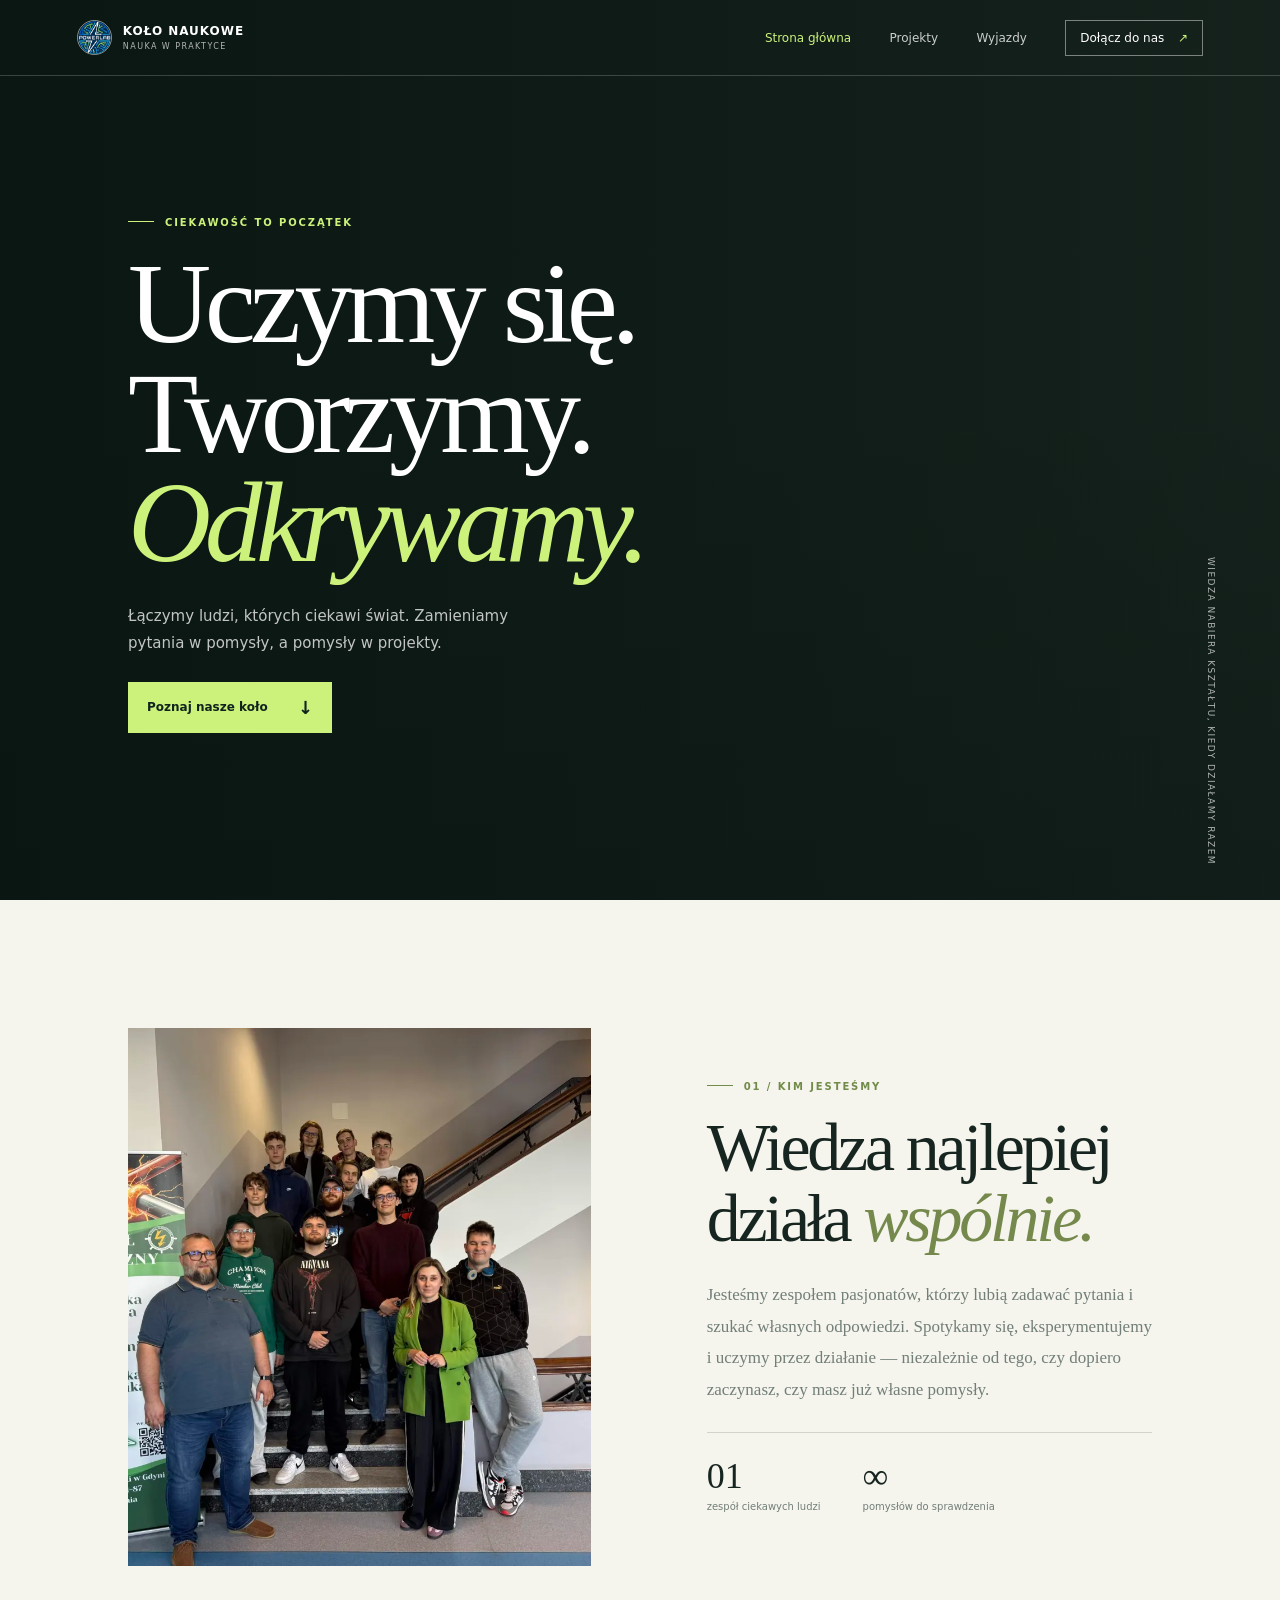
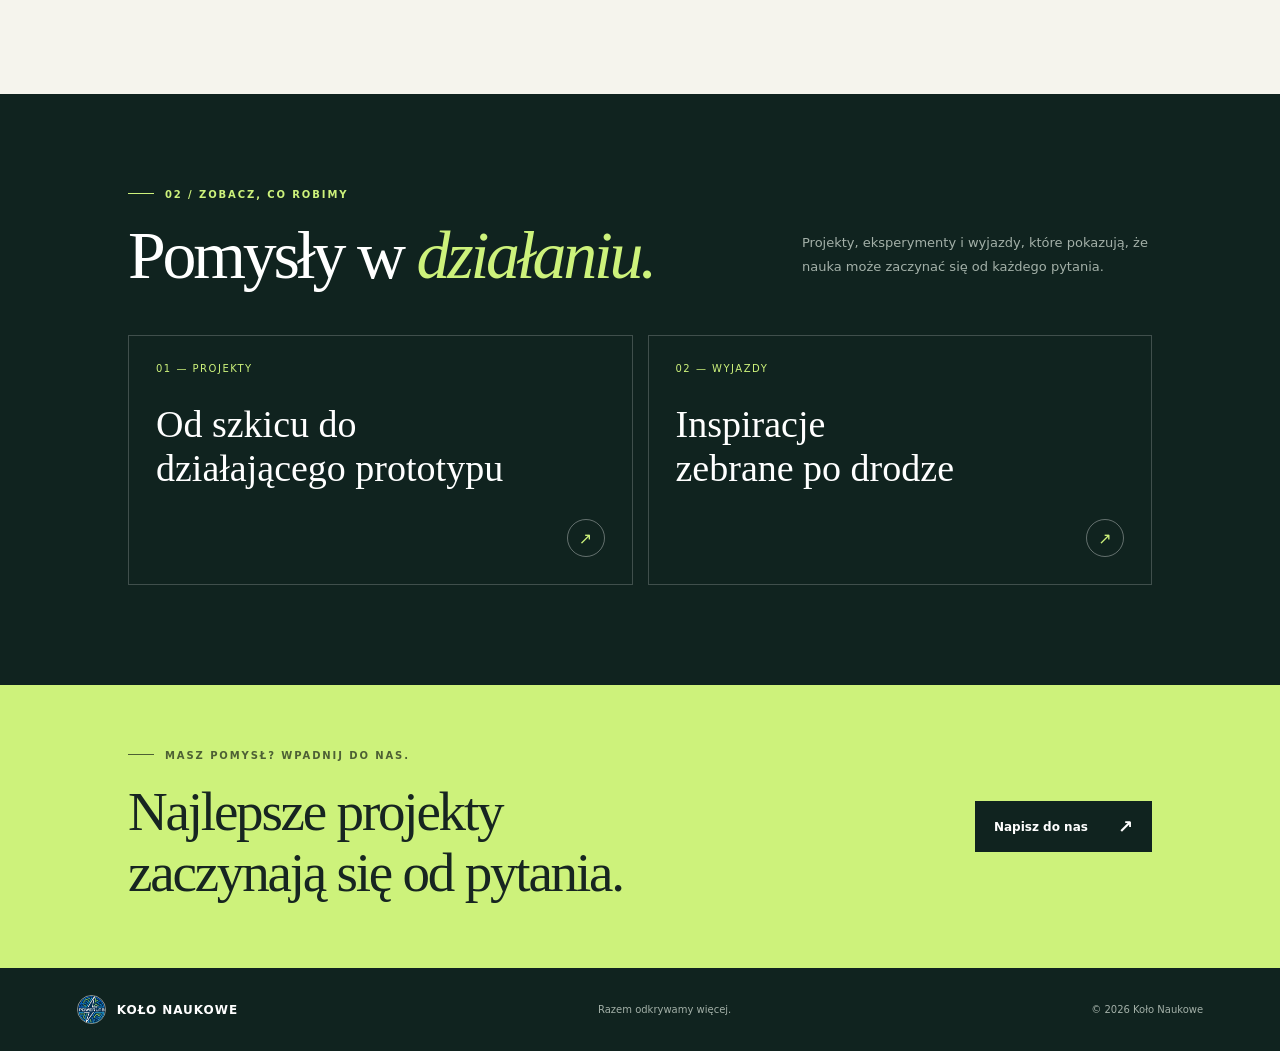
==== index.html @ 97594864 "Rename kolo-index.html to index.html" ====
<!doctype html>
<html lang="pl">
<head>
  <meta charset="utf-8"><meta name="viewport" content="width=device-width, initial-scale=1"><meta name="theme-color" content="#10231f">
  <meta name="description" content="Koło naukowe — poznaj nasz zespół, projekty i relacje z wyjazdów.">
  <title>Koło Naukowe — odkrywamy w praktyce</title><link rel="stylesheet" href="kolo-style.css">
</head>
<body>
  <header class="site-header"><a class="brand" href="kolo-index.html"><span class="brand-symbol"><img src="zd/l_1.webp" alt=""></span><span>KOŁO NAUKOWE<small>NAUKA W PRAKTYCE</small></span></a>
    <nav class="nav" id="nav" aria-label="Nawigacja główna"><a class="active" href="kolo-index.html">Strona główna</a><a href="projekty-kola.html">Projekty</a><a href="wyjazdy-kola.html">Wyjazdy</a><a class="nav-cta" href="#dolacz">Dołącz do nas <span>↗</span></a></nav>
    <button class="menu-toggle" aria-label="Otwórz menu" aria-expanded="false" aria-controls="nav">☰</button>
  </header>
  <main>
    <section class="hero"><div class="hero-shade"></div><div class="hero-content"><p class="eyebrow">Ciekawość to początek</p><h1>Uczymy się.<br>Tworzymy.<br><em>Odkrywamy.</em></h1><p class="hero-lead">Łączymy ludzi, których ciekawi świat. Zamieniamy pytania w pomysły, a pomysły w projekty.</p><a class="button button-lime" href="#o-nas">Poznaj nasze koło <span>↓</span></a></div><span class="hero-caption">Wiedza nabiera kształtu, kiedy działamy razem</span></section>
    <section class="section about" id="o-nas"><div class="about-image image-frame"><img src="zd/m_1.webp" alt="Zespół wspólnie pracuje nad pomysłem"></div><div class="about-copy"><p class="eyebrow eyebrow-dark">01 / Kim jesteśmy</p><h2>Wiedza najlepiej<br>działa <em>wspólnie.</em></h2><p>Jesteśmy zespołem pasjonatów, którzy lubią zadawać pytania i szukać własnych odpowiedzi. Spotykamy się, eksperymentujemy i uczymy przez działanie — niezależnie od tego, czy dopiero zaczynasz, czy masz już własne pomysły.</p><div class="about-facts"><div><strong>01</strong><span>zespół ciekawych ludzi</span></div><div><strong>∞</strong><span>pomysłów do sprawdzenia</span></div></div></div></section>
    <section class="section dark-band"><div class="section-heading"><div><p class="eyebrow">02 / Zobacz, co robimy</p><h2>Pomysły w <em>działaniu.</em></h2></div><p>Projekty, eksperymenty i wyjazdy, które pokazują, że nauka może zaczynać się od każdego pytania.</p></div><div class="home-cards"><a class="home-card" href="projekty-kola.html"><span>01 — Projekty</span><b>Od szkicu do<br>działającego prototypu</b><span class="circle-arrow">↗</span></a><a class="home-card" href="wyjazdy-kola.html"><span>02 — Wyjazdy</span><b>Inspiracje<br>zebrane po drodze</b><span class="circle-arrow">↗</span></a></div></section>
    <section class="join" id="dolacz"><div><p class="eyebrow eyebrow-dark">Masz pomysł? Wpadnij do nas.</p><h2>Najlepsze projekty<br>zaczynają się od pytania.</h2></div><a class="button button-dark" href="mailto:kontakt@kolonaukowe.pl">Napisz do nas <span>↗</span></a></section>
  </main>
  <footer class="site-footer"><a class="brand" href="kolo-index.html"><span class="brand-symbol"><img src="zd/l_1.webp" alt=""></span><span>KOŁO NAUKOWE</span></a><span>Razem odkrywamy więcej.</span><span>© <span data-year></span> Koło Naukowe</span></footer>
  <script src="kolo-nav.js"></script>
</body></html>
---- kolo-style.css ----
:root{--ink:#172521;--muted:#717f78;--paper:#f5f4ed;--green:#cdf27b;--dark:#10231f;--line:rgba(23,37,33,.16);--serif:Georgia,'Times New Roman',serif;--sans:Inter,ui-sans-serif,system-ui,-apple-system,'Segoe UI',sans-serif}*{box-sizing:border-box}html{scroll-behavior:smooth;scroll-padding-top:80px}body{margin:0;background:var(--paper);color:var(--ink);font-family:var(--sans);-webkit-font-smoothing:antialiased}a{color:inherit;text-decoration:none}.site-header{height:76px;padding:0 clamp(22px,6vw,88px);display:flex;align-items:center;justify-content:space-between;position:absolute;z-index:10;inset:0 0 auto;color:#fff;border-bottom:1px solid rgba(255,255,255,.19)}.inner-page .site-header{background:var(--dark);position:relative;border:0}.brand{display:inline-flex;align-items:center;gap:11px;font-size:12px;font-weight:800;letter-spacing:.08em;white-space:nowrap}.brand-symbol{height:35px;width:35px;border:1px solid rgba(255,255,255,.53);border-radius:50%;display:grid;place-items:center;color:var(--green);font:20px var(--serif);overflow:hidden}.brand-symbol img{width:100%;height:100%;display:block;object-fit:cover}.brand small{display:block;margin-top:4px;font-size:8px;font-weight:500;letter-spacing:.18em;opacity:.68}.nav{display:flex;align-items:center;gap:clamp(17px,3vw,40px);font-size:12px;color:rgba(255,255,255,.78)}.nav a:hover,.nav a.active{color:var(--green)}.nav .nav-cta{border:1px solid rgba(255,255,255,.44);padding:10px 14px;color:#fff}.nav-cta span{margin-left:10px;color:var(--green)}.menu-toggle{display:none;border:0;background:none;color:white;font-size:25px}.hero{height:100svh;min-height:650px;max-height:1100px;position:relative;display:flex;align-items:center;padding:100px clamp(22px,10vw,150px) 50px;color:#fff;background:#17241e url('https://images.unsplash.com/photo-1518770660439-4636190af475?auto=format&fit=crop&w=2200&q=85') center 55%/cover}.hero-shade{position:absolute;inset:0;background:linear-gradient(90deg,rgba(9,21,17,.89),rgba(9,21,17,.58) 49%,rgba(9,21,17,.15)),linear-gradient(0deg,rgba(9,21,17,.35),transparent 55%)}.hero-content{position:relative;z-index:1;max-width:850px}.eyebrow{margin:0 0 21px;color:var(--green);font-size:10px;font-weight:750;letter-spacing:.19em;text-transform:uppercase}.eyebrow:before{content:'';display:inline-block;width:26px;height:1px;background:currentColor;vertical-align:middle;margin:0 11px 3px 0}.eyebrow-dark{color:#718b48}.hero h1,.page-intro h1{font:400 clamp(57px,9vw,116px)/.95 var(--serif);letter-spacing:-.055em;margin:0}.hero h1 em,.section h2 em,.page-intro h1 em{color:var(--green);font-weight:400}.hero-lead{max-width:440px;margin:25px 0 25px;color:rgba(255,255,255,.75);font-size:15px;line-height:1.8}.button{display:inline-flex;align-items:center;gap:30px;padding:15px 19px;font-size:12px;font-weight:750}.button span{font-size:18px}.button-lime{background:var(--green);color:var(--dark)}.button-dark{background:var(--dark);color:#fff}.hero-caption{position:absolute;right:clamp(20px,5vw,70px);bottom:35px;writing-mode:vertical-rl;color:rgba(255,255,255,.67);font-size:9px;letter-spacing:.16em;text-transform:uppercase}.section{padding:clamp(76px,10vw,136px) clamp(22px,10vw,150px)}.about{display:grid;grid-template-columns:1.02fr .98fr;gap:clamp(40px,9vw,125px);align-items:center}.image-frame{overflow:hidden;background:#e2e5dd}.image-frame img{display:block;width:100%;height:100%;object-fit:cover;transition:transform .55s}.image-frame:hover img{transform:scale(1.035)}.about-image{height:clamp(310px,42vw,540px)}.about-copy h2,.section h2{font:400 clamp(41px,5.3vw,70px)/1.04 var(--serif);letter-spacing:-.047em;margin:0}.about-copy h2 em{color:#74894b}.about-copy>p:not(.eyebrow){max-width:530px;color:var(--muted);font:17px/1.85 var(--serif);margin:25px 0}.about-facts{display:flex;gap:42px;border-top:1px solid var(--line);padding-top:22px;margin-top:27px}.about-facts div{display:grid;gap:4px}.about-facts strong{font:36px var(--serif)}.about-facts span{font-size:10px;color:var(--muted)}.dark-band{background:var(--dark);color:white;padding-top:95px;padding-bottom:100px}.section-heading{display:flex;justify-content:space-between;align-items:flex-end;gap:35px;margin-bottom:44px}.section-heading h2 em{color:var(--green)}.section-heading>p{max-width:350px;color:#a3b0a8;font-size:13px;line-height:1.8}.home-cards{display:grid;grid-template-columns:1fr 1fr;gap:15px}.home-card{min-height:250px;padding:27px;border:1px solid rgba(255,255,255,.2);display:flex;flex-direction:column;align-items:flex-start;justify-content:space-between;transition:background .2s}.home-card:hover{background:rgba(205,242,123,.07)}.home-card>span:first-child{font-size:10px;letter-spacing:.15em;color:var(--green);text-transform:uppercase}.home-card b{font:400 clamp(24px,3.5vw,38px)/1.15 var(--serif)}.circle-arrow{align-self:flex-end;border:1px solid rgba(255,255,255,.35);width:38px;height:38px;display:grid;place-items:center;border-radius:50%;color:var(--green)}.join{padding:65px clamp(22px,10vw,150px);display:flex;justify-content:space-between;align-items:center;gap:24px;background:var(--green)}.join .eyebrow{color:#4d6034}.join h2{font:400 clamp(30px,4.6vw,55px)/1.1 var(--serif);letter-spacing:-.04em;margin:0}.site-footer{padding:27px clamp(22px,6vw,88px);background:var(--dark);color:#a3b0a8;display:flex;justify-content:space-between;align-items:center;gap:20px;font-size:10px}.site-footer .brand{color:#fff}.site-footer .brand-symbol{width:29px;height:29px}.page-intro{padding:95px clamp(22px,10vw,150px) 72px;background:#e9eadf}.page-intro h1{font-size:clamp(54px,8vw,95px);color:var(--ink)}.page-intro h1 em{color:#74894c}.page-intro>p:last-child{max-width:550px;margin:20px 0 0;color:var(--muted);font-size:14px;line-height:1.8}.projects-list,.trips-list{padding:65px clamp(22px,10vw,150px) 110px}.project-entry{display:grid;grid-template-columns:1.12fr .88fr;gap:clamp(30px,6vw,82px);align-items:center;padding:22px 0 62px;border-bottom:1px solid var(--line)}.project-gallery{display:grid;grid-template-columns:1.15fr .85fr;grid-template-rows:310px;gap:9px}.project-gallery figure,.trip-gallery figure{margin:0;position:relative}.project-gallery figcaption,.trip-gallery figcaption{position:absolute;bottom:0;left:0;right:0;padding:20px 13px 11px;background:linear-gradient(transparent,rgba(0,0,0,.58));color:white;font-size:9px;letter-spacing:.1em}.project-copy h2,.trip-copy h2{margin:0 0 17px;font:400 clamp(36px,4vw,52px)/1.05 var(--serif);letter-spacing:-.04em}.project-copy>p:not(.eyebrow),.trip-copy>p:not(.eyebrow){color:var(--muted);font-size:14px;line-height:1.9}.project-meta{display:flex;flex-wrap:wrap;gap:18px;border-top:1px solid var(--line);margin-top:24px;padding-top:17px;color:var(--muted);font-size:10px}.trips-list{padding-top:20px}.trip-entry{display:grid;grid-template-columns:1.08fr .92fr;gap:clamp(30px,6vw,82px);align-items:center;padding:20px 0 70px;border-bottom:1px solid var(--line)}.trip-gallery{display:grid;grid-template-columns:1fr 1fr;grid-template-rows:220px 145px 145px;gap:8px}.trip-photo-wide{grid-column:span 2}.trip-copy{padding:15px 0}.trip-meta{border-top:1px solid var(--line);margin-top:24px;padding-top:18px;color:var(--muted);font-size:9px;letter-spacing:.12em}.trip-meta span{padding:0 8px;color:#82916d}@media(min-width:1500px){.hero{padding-left:max(10vw,calc((100vw - 1230px)/2));padding-right:max(10vw,calc((100vw - 1230px)/2))}.section,.page-intro,.projects-list,.trips-list{padding-left:max(10vw,calc((100vw - 1230px)/2));padding-right:max(10vw,calc((100vw - 1230px)/2))}}@media(max-width:780px){.site-header{height:66px;padding:0 20px}.menu-toggle{display:block}.nav{display:none;position:absolute;top:65px;left:0;right:0;padding:22px;background:var(--dark);flex-direction:column;align-items:flex-start;gap:20px}.nav.open{display:flex}.hero{min-height:670px;padding:100px 24px 50px;background-position:58% center}.hero h1{font-size:clamp(58px,13vw,85px)}.hero-caption{display:none}.section{padding:77px 24px}.about{grid-template-columns:1fr;gap:35px}.about-image{height:340px}.about-copy>p:not(.eyebrow){font-size:16px}.section-heading{display:block}.section-heading>p{margin-top:18px}.home-cards{grid-template-columns:1fr}.home-card{min-height:205px}.join{padding:45px 24px;align-items:flex-start;flex-direction:column}.site-footer{align-items:flex-start;flex-direction:column;padding:24px}.page-intro{padding:72px 24px 50px}.page-intro h1{font-size:clamp(54px,12vw,78px)}.projects-list,.trips-list{padding:32px 24px 75px}.project-entry,.trip-entry{grid-template-columns:1fr;gap:28px;padding-bottom:40px}.project-gallery{grid-template-rows:250px}.trip-gallery{grid-template-rows:220px 140px 140px}.project-copy h2,.trip-copy h2{font-size:38px}}@media(max-width:430px){.brand{font-size:10px}.brand-symbol{height:31px;width:31px}.hero h1{font-size:56px}.hero-lead{font-size:13px}.about-facts{gap:24px}.project-gallery{grid-template-columns:1fr 1fr;grid-template-rows:185px}.trip-gallery{grid-template-rows:175px 112px 112px}.project-meta{gap:9px}}
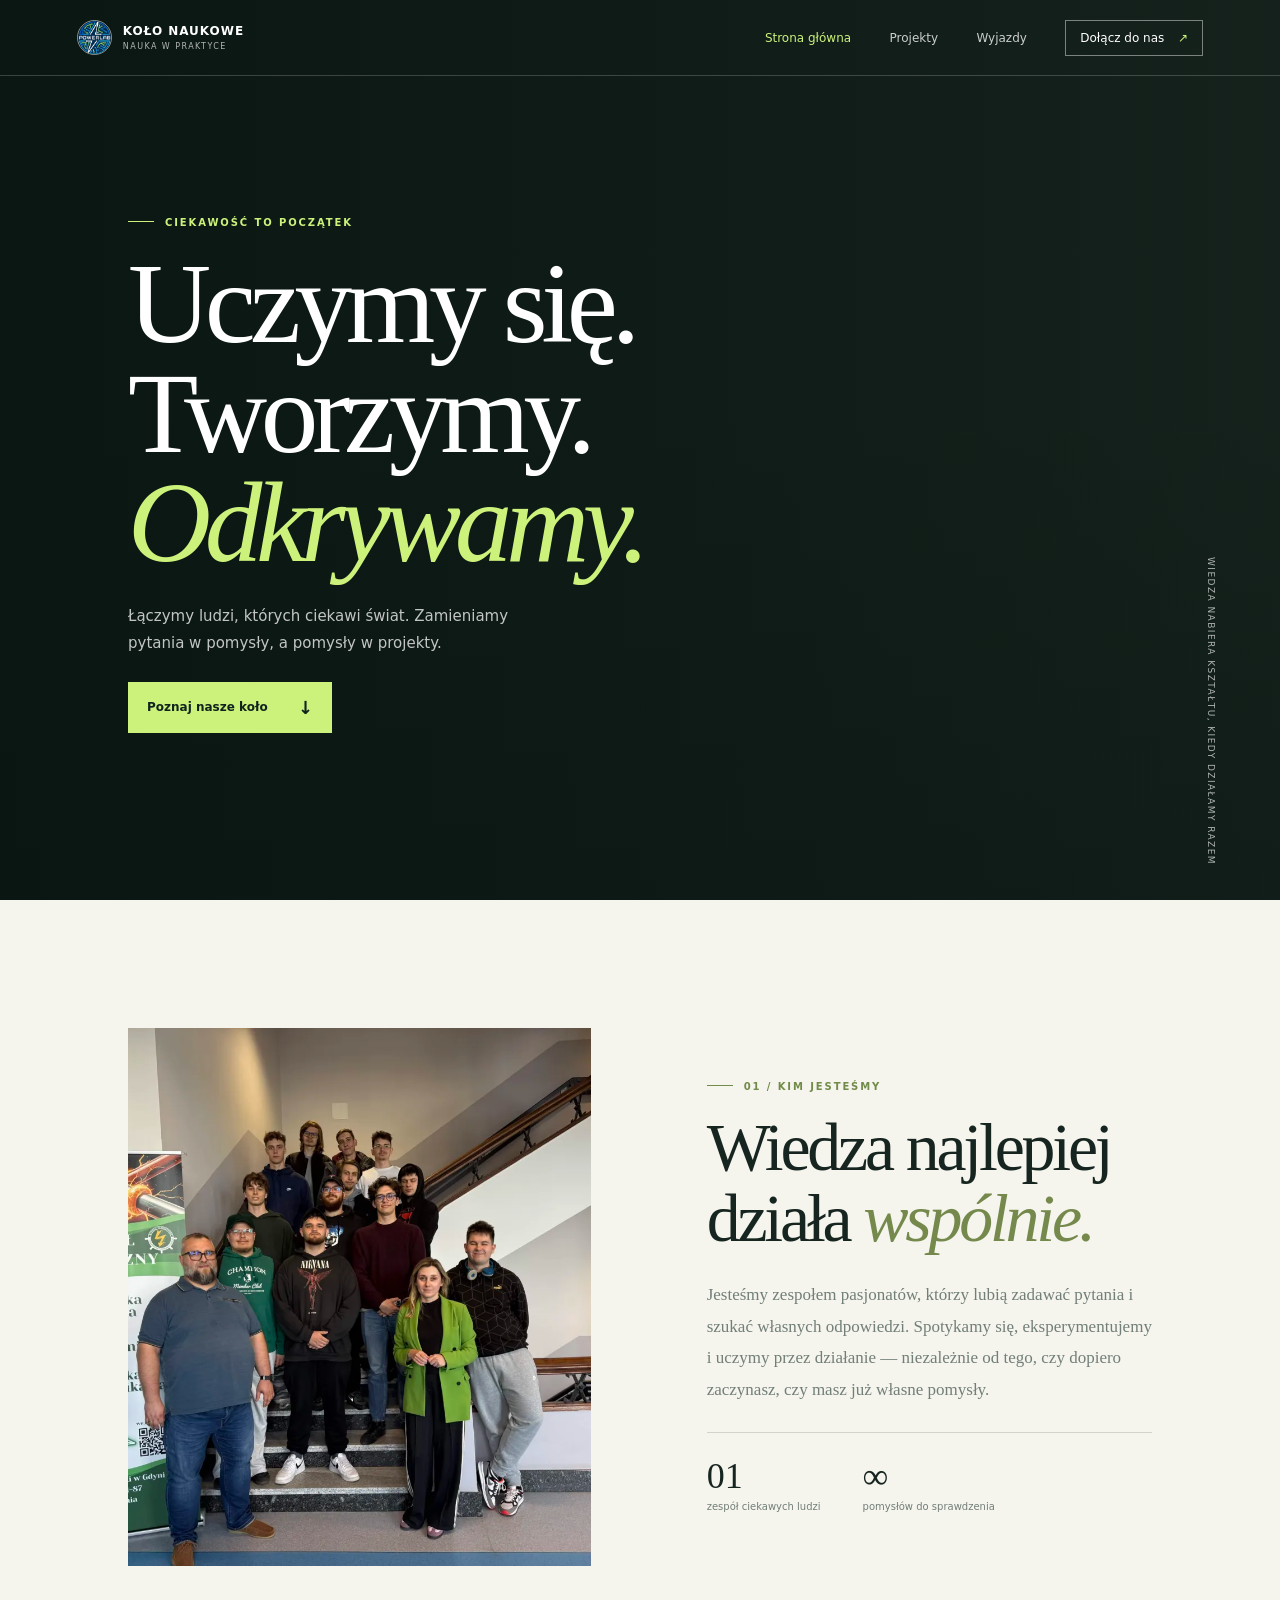
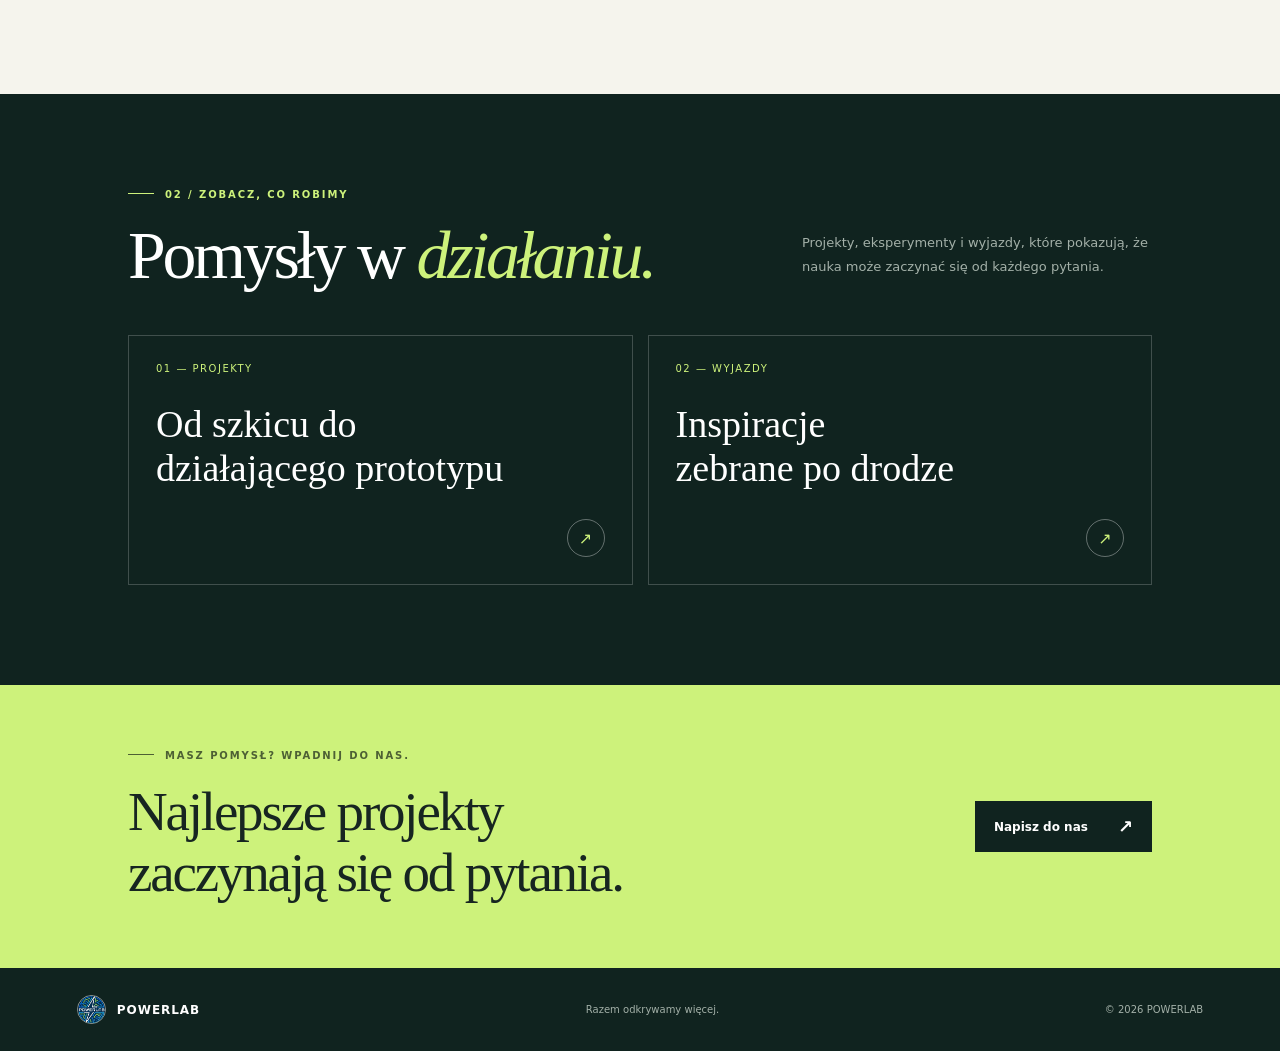
==== commit 47b00d7b: "Change branding from 'Koło Naukowe' to 'POWERLAB' Updated the title and description meta tag in inde" ====
--- a/index.html
+++ b/index.html
@@ -2,8 +2,8 @@
 <html lang="pl">
 <head>
   <meta charset="utf-8"><meta name="viewport" content="width=device-width, initial-scale=1"><meta name="theme-color" content="#10231f">
-  <meta name="description" content="Koło naukowe — poznaj nasz zespół, projekty i relacje z wyjazdów.">
-  <title>Koło Naukowe — odkrywamy w praktyce</title><link rel="stylesheet" href="kolo-style.css">
+  <meta name="description" content="POWERLAB — poznaj nasz zespół, projekty i relacje z wyjazdów.">
+  <title>POWERLAB — odkrywamy w praktyce</title><link rel="stylesheet" href="kolo-style.css">
 </head>
 <body>
   <header class="site-header"><a class="brand" href="kolo-index.html"><span class="brand-symbol"><img src="zd/l_1.webp" alt=""></span><span>KOŁO NAUKOWE<small>NAUKA W PRAKTYCE</small></span></a>
@@ -16,7 +16,7 @@
     <section class="section dark-band"><div class="section-heading"><div><p class="eyebrow">02 / Zobacz, co robimy</p><h2>Pomysły w <em>działaniu.</em></h2></div><p>Projekty, eksperymenty i wyjazdy, które pokazują, że nauka może zaczynać się od każdego pytania.</p></div><div class="home-cards"><a class="home-card" href="projekty-kola.html"><span>01 — Projekty</span><b>Od szkicu do<br>działającego prototypu</b><span class="circle-arrow">↗</span></a><a class="home-card" href="wyjazdy-kola.html"><span>02 — Wyjazdy</span><b>Inspiracje<br>zebrane po drodze</b><span class="circle-arrow">↗</span></a></div></section>
     <section class="join" id="dolacz"><div><p class="eyebrow eyebrow-dark">Masz pomysł? Wpadnij do nas.</p><h2>Najlepsze projekty<br>zaczynają się od pytania.</h2></div><a class="button button-dark" href="mailto:kontakt@kolonaukowe.pl">Napisz do nas <span>↗</span></a></section>
   </main>
-  <footer class="site-footer"><a class="brand" href="kolo-index.html"><span class="brand-symbol"><img src="zd/l_1.webp" alt=""></span><span>KOŁO NAUKOWE</span></a><span>Razem odkrywamy więcej.</span><span>© <span data-year></span> Koło Naukowe</span></footer>
+  <footer class="site-footer"><a class="brand" href="kolo-index.html"><span class="brand-symbol"><img src="zd/l_1.webp" alt=""></span><span>POWERLAB</span></a><span>Razem odkrywamy więcej.</span><span>© <span data-year></span> POWERLAB</span></footer>
   <script src="kolo-nav.js"></script>
 </body></html>
 
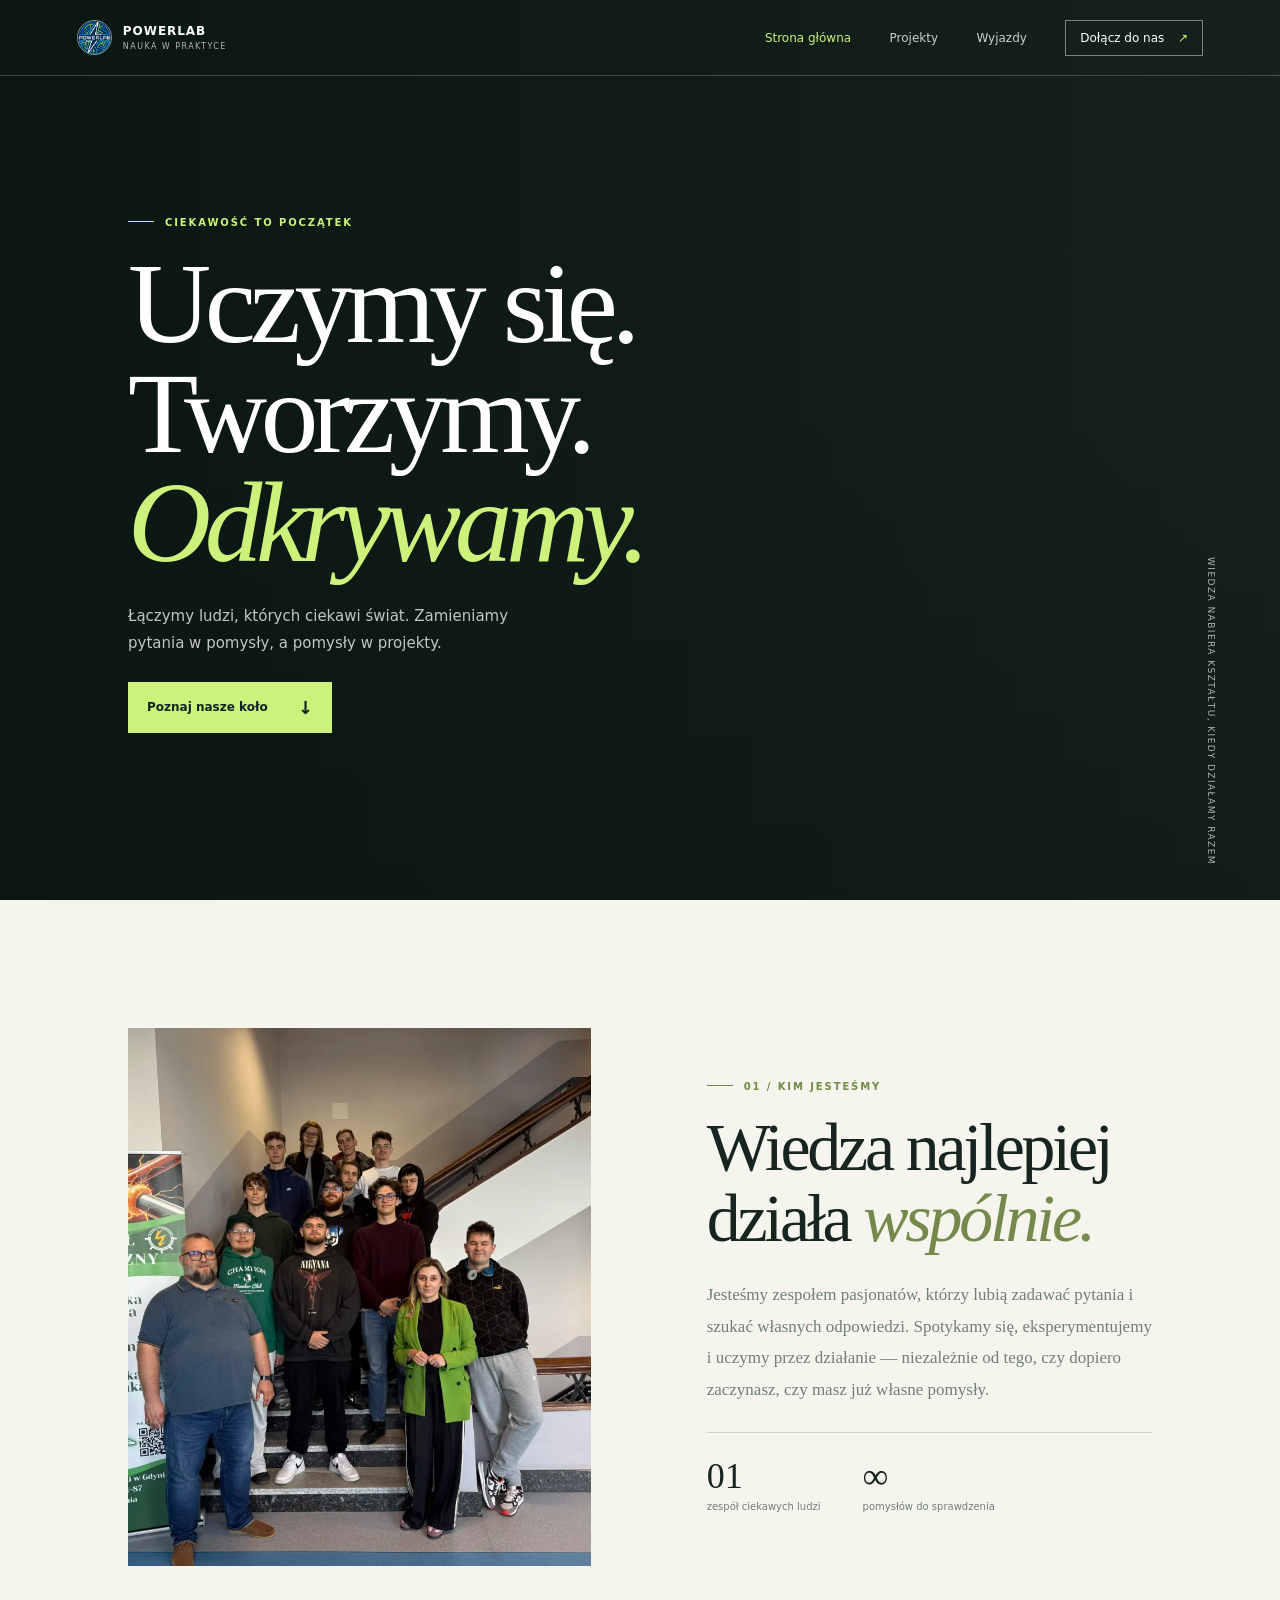
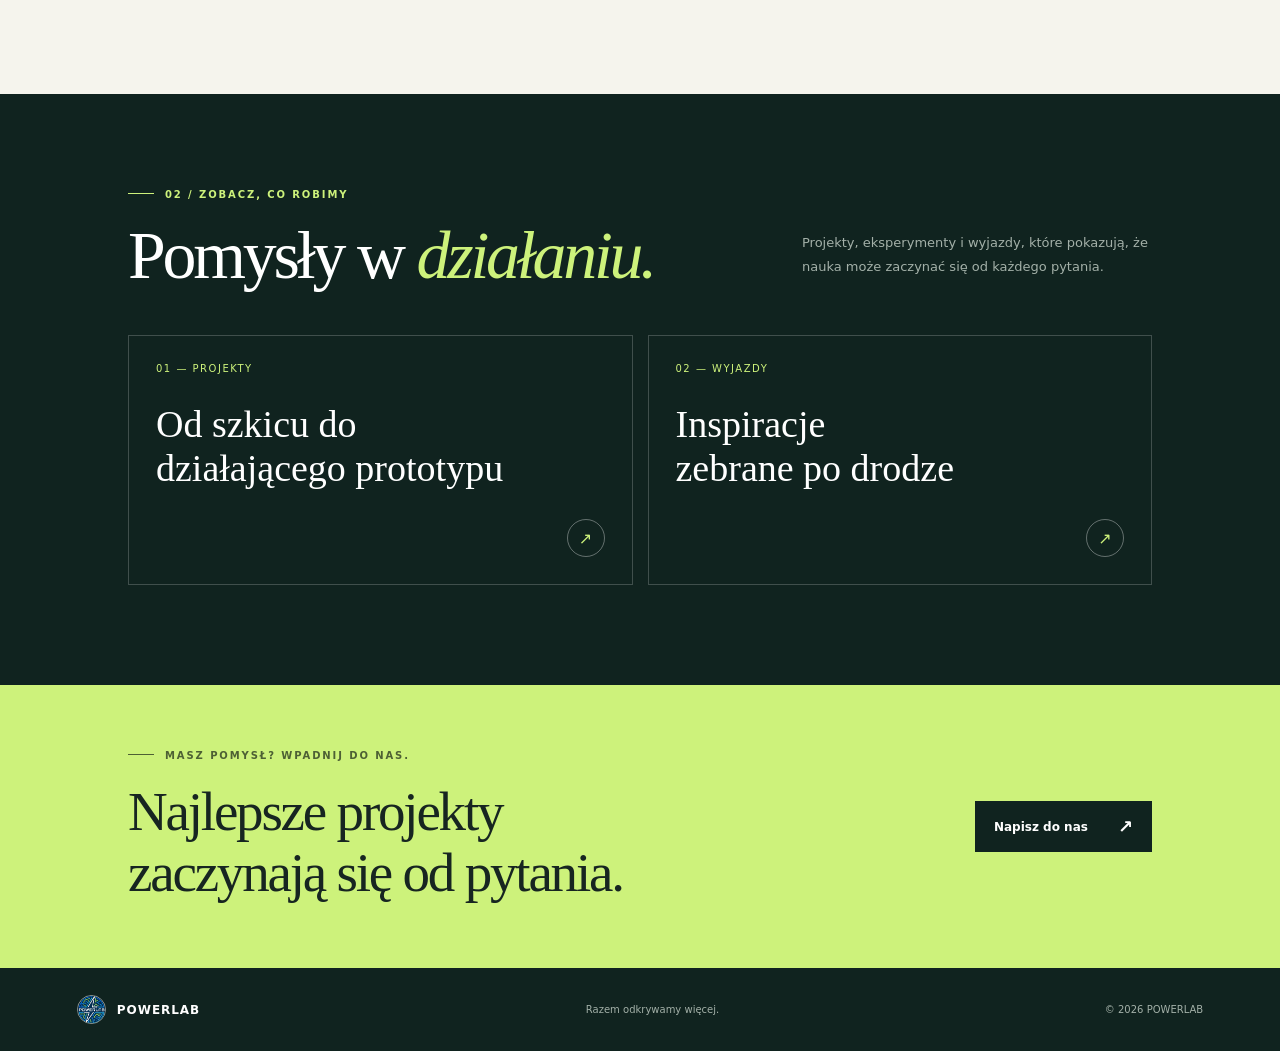
==== commit 1d930b2f: "Update index.html" ====
--- a/index.html
+++ b/index.html
@@ -6,17 +6,17 @@
   <title>POWERLAB — odkrywamy w praktyce</title><link rel="stylesheet" href="kolo-style.css">
 </head>
 <body>
-  <header class="site-header"><a class="brand" href="kolo-index.html"><span class="brand-symbol"><img src="zd/l_1.webp" alt=""></span><span>KOŁO NAUKOWE<small>NAUKA W PRAKTYCE</small></span></a>
-    <nav class="nav" id="nav" aria-label="Nawigacja główna"><a class="active" href="kolo-index.html">Strona główna</a><a href="projekty-kola.html">Projekty</a><a href="wyjazdy-kola.html">Wyjazdy</a><a class="nav-cta" href="#dolacz">Dołącz do nas <span>↗</span></a></nav>
+  <header class="site-header"><a class="brand" href="index.html"><span class="brand-symbol"><img src="zd/l_1.webp" alt=""></span><span>POWERLAB<small>NAUKA W PRAKTYCE</small></span></a>
+    <nav class="nav" id="nav" aria-label="Nawigacja główna"><a class="active" href="index.html">Strona główna</a><a href="projekty-kola.html">Projekty</a><a href="wyjazdy-kola.html">Wyjazdy</a><a class="nav-cta" href="#dolacz">Dołącz do nas <span>↗</span></a></nav>
     <button class="menu-toggle" aria-label="Otwórz menu" aria-expanded="false" aria-controls="nav">☰</button>
   </header>
   <main>
     <section class="hero"><div class="hero-shade"></div><div class="hero-content"><p class="eyebrow">Ciekawość to początek</p><h1>Uczymy się.<br>Tworzymy.<br><em>Odkrywamy.</em></h1><p class="hero-lead">Łączymy ludzi, których ciekawi świat. Zamieniamy pytania w pomysły, a pomysły w projekty.</p><a class="button button-lime" href="#o-nas">Poznaj nasze koło <span>↓</span></a></div><span class="hero-caption">Wiedza nabiera kształtu, kiedy działamy razem</span></section>
     <section class="section about" id="o-nas"><div class="about-image image-frame"><img src="zd/m_1.webp" alt="Zespół wspólnie pracuje nad pomysłem"></div><div class="about-copy"><p class="eyebrow eyebrow-dark">01 / Kim jesteśmy</p><h2>Wiedza najlepiej<br>działa <em>wspólnie.</em></h2><p>Jesteśmy zespołem pasjonatów, którzy lubią zadawać pytania i szukać własnych odpowiedzi. Spotykamy się, eksperymentujemy i uczymy przez działanie — niezależnie od tego, czy dopiero zaczynasz, czy masz już własne pomysły.</p><div class="about-facts"><div><strong>01</strong><span>zespół ciekawych ludzi</span></div><div><strong>∞</strong><span>pomysłów do sprawdzenia</span></div></div></div></section>
     <section class="section dark-band"><div class="section-heading"><div><p class="eyebrow">02 / Zobacz, co robimy</p><h2>Pomysły w <em>działaniu.</em></h2></div><p>Projekty, eksperymenty i wyjazdy, które pokazują, że nauka może zaczynać się od każdego pytania.</p></div><div class="home-cards"><a class="home-card" href="projekty-kola.html"><span>01 — Projekty</span><b>Od szkicu do<br>działającego prototypu</b><span class="circle-arrow">↗</span></a><a class="home-card" href="wyjazdy-kola.html"><span>02 — Wyjazdy</span><b>Inspiracje<br>zebrane po drodze</b><span class="circle-arrow">↗</span></a></div></section>
-    <section class="join" id="dolacz"><div><p class="eyebrow eyebrow-dark">Masz pomysł? Wpadnij do nas.</p><h2>Najlepsze projekty<br>zaczynają się od pytania.</h2></div><a class="button button-dark" href="mailto:kontakt@kolonaukowe.pl">Napisz do nas <span>↗</span></a></section>
+    <section class="join" id="dolacz"><div><p class="eyebrow eyebrow-dark">Masz pomysł? Wpadnij do nas.</p><h2>Najlepsze projekty<br>zaczynają się od pytania.</h2></div><a class="button button-dark" href="mailto:powerlab.kontakt@gmail.com">Napisz do nas <span>↗</span></a></section>
   </main>
-  <footer class="site-footer"><a class="brand" href="kolo-index.html"><span class="brand-symbol"><img src="zd/l_1.webp" alt=""></span><span>POWERLAB</span></a><span>Razem odkrywamy więcej.</span><span>© <span data-year></span> POWERLAB</span></footer>
+  <footer class="site-footer"><a class="brand" href="index.html"><span class="brand-symbol"><img src="zd/l_1.webp" alt=""></span><span>POWERLAB</span></a><span>Razem odkrywamy więcej.</span><span>© <span data-year></span> POWERLAB</span></footer>
   <script src="kolo-nav.js"></script>
 </body></html>
 
